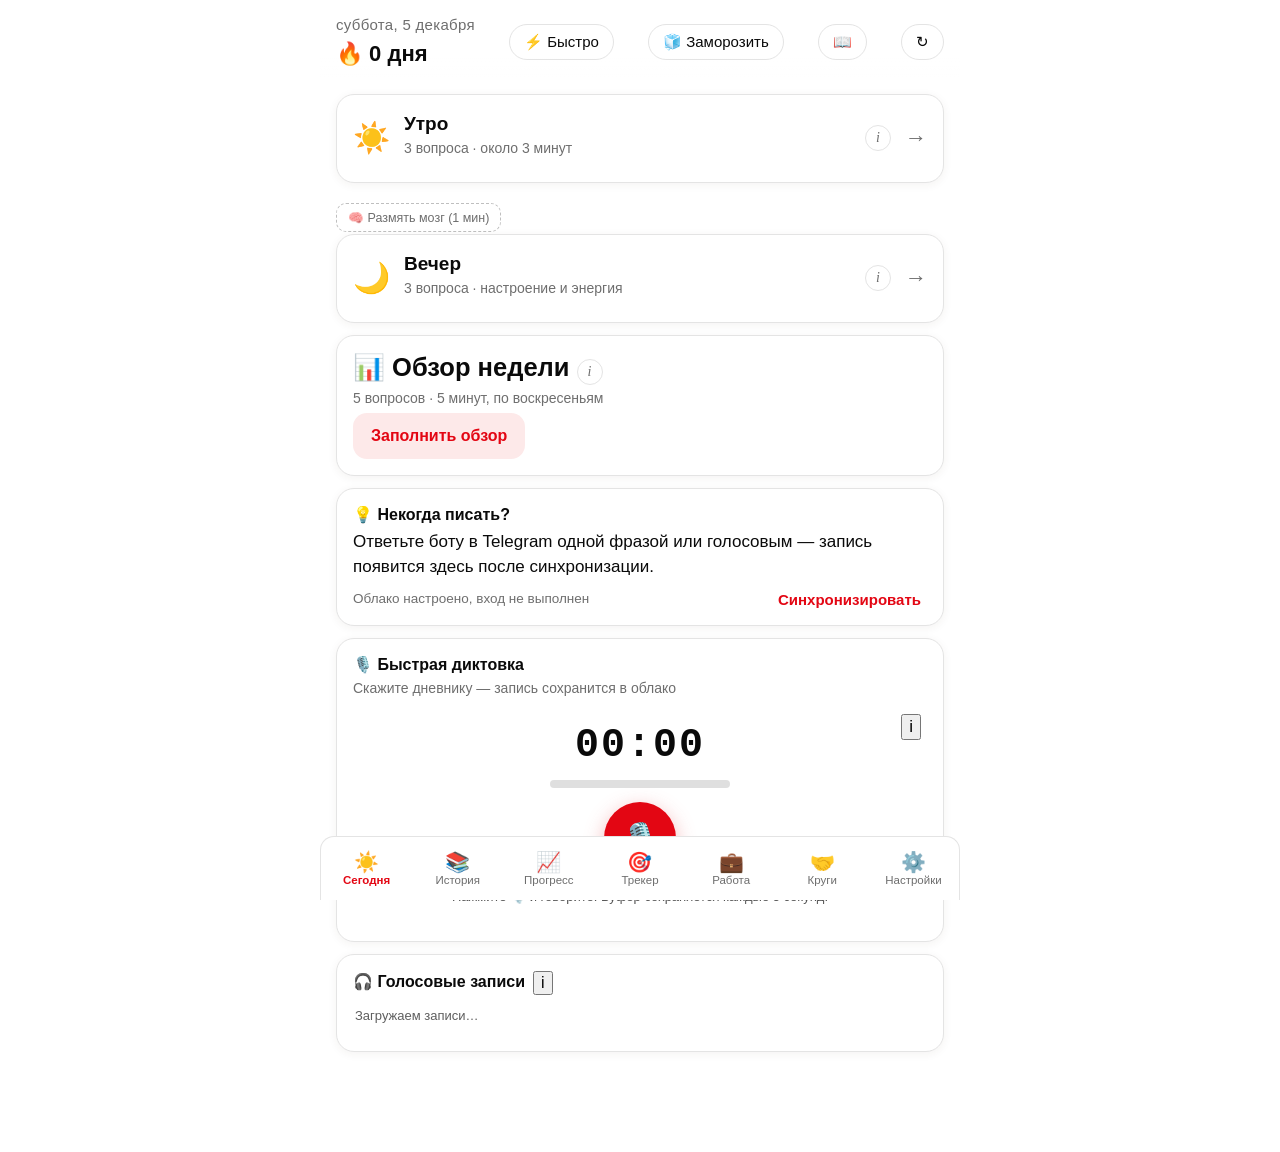
==== docs/index.html @ 0a81ade4 "Add files via upload" ====
<!DOCTYPE html>
<html lang="ru">
<head>
<meta charset="utf-8">
<meta name="viewport" content="width=device-width, initial-scale=1, viewport-fit=cover">
<title>Шесть минут с собой</title>
<meta name="description" content="Цифровой дневник на 6 минут в день: утро и вечер, напоминания, серия дней, обзор недели.">
<meta name="theme-color" content="#F6F1E8">
<meta name="apple-mobile-web-app-capable" content="yes">
<meta name="mobile-web-app-capable" content="yes">
<meta name="apple-mobile-web-app-status-bar-style" content="default">
<meta name="apple-mobile-web-app-title" content="6 минут">
<link rel="manifest" href="manifest.webmanifest">
<link rel="apple-touch-icon" href="icons/icon-192.png">
<link rel="icon" type="image/png" sizes="192x192" href="icons/icon-192.png">
<style>
/* «Шесть минут с собой» — стили, mobile-first, iOS-friendly */

:root{
  --bg:#FFFFFF;
  --card:#FFFFFF;
  --ink:#0A0A0A;
  --muted:#6E6E6E;
  --line:#E4E4E4;
  --accent:#E30613;
  --accent-soft:#FDE9E9;
  --ok:#2EA043;
  --danger:#E30613;
  --radius:18px;
  --shadow:0 2px 10px rgba(60,45,30,.06);
  --tab-h:64px;
  --font:-apple-system,BlinkMacSystemFont,"SF Pro Text","Segoe UI",Roboto,"Helvetica Neue",Arial,sans-serif;
  /* v0.6.2: фона внутренних блоков (круги): на пару тонов светлее карточки + подсветка */
  --block:#F4F4F2;
  --block-hi:#EBEBE8;
  --block-line:#E4E4E2;
  --inset:#FFFFFF;
  --inset-hi:#FAFAF8;
}

html[data-theme="light"]{--bg:#FFFFFF;--card:#FFFFFF;--ink:#0A0A0A;--muted:#6E6E6E;--line:#E4E4E4;--accent:#E30613;--accent-soft:#FDE9E9;--shadow:0 2px 10px rgba(0,0,0,.08);color-scheme:light;--block:#F4F4F2;--block-hi:#EBEBE8;--block-line:#E4E4E2;--inset:#FFFFFF;--inset-hi:#FAFAF8}
html[data-theme="dark"]{--bg:#0B0B0B;--card:#161616;--ink:#F5F5F5;--muted:#9C9C9C;--line:#2A2A2A;--accent:#FF2B2B;--accent-soft:#2B1212;--shadow:0 2px 12px rgba(0,0,0,.5);color-scheme:dark;--block:#1D1D1D;--block-hi:#252525;--block-line:#2E2E2E;--inset:#242424;--inset-hi:#2A2A2A}

@media (prefers-color-scheme: dark){
  :root{
    --bg:#0B0B0B;
    --card:#161616;
    --ink:#F5F5F5;
    --muted:#9C9C9C;
    --line:#2A2A2A;
    --accent:#E0975F;
    --accent-soft:#33291F;
    --shadow:0 2px 12px rgba(0,0,0,.35);
    --block:#1D1D1D;
    --block-hi:#252525;
    --block-line:#2E2E2E;
    --inset:#242424;
    --inset-hi:#2A2A2A;
  }
}

*{box-sizing:border-box;-webkit-tap-highlight-color:transparent}
html,body{margin:0;padding:0;height:100%}
body{
  font-family:var(--font);
  background:var(--bg);
  color:var(--ink);
  font-size:17px;
  line-height:1.45;
  overscroll-behavior-y:none;
  padding-top:env(safe-area-inset-top);
}
h1,h2,h3{margin:0;line-height:1.2}
p{margin:.35em 0}
code{background:var(--accent-soft);padding:1px 5px;border-radius:5px;font-size:.92em}
button{font-family:inherit;font-size:inherit}
input,textarea,select{
  font-family:inherit;font-size:16px;color:var(--ink);
  background:var(--bg);border:1px solid var(--line);border-radius:12px;
  padding:12px 14px;width:100%;
}
textarea{resize:vertical;min-height:96px;line-height:1.5}
input:focus,textarea:focus,select:focus{outline:2px solid var(--accent);outline-offset:1px;border-color:transparent}
.muted{color:var(--muted);font-size:15px}
.hint-text{color:var(--muted);font-size:13.5px;margin-top:10px}
.task-note{color:var(--muted);font-size:12.5px;line-height:1.4;margin:-2px 0 8px 34px;white-space:pre-wrap;opacity:.85}

/* ── экраны ───────────────────────────────── */
.screen{display:none;min-height:100vh;min-height:100dvh;flex-direction:column}
.screen.active{display:flex}
.content{flex:1;overflow-y:auto;padding:14px 16px calc(var(--tab-h) + env(safe-area-inset-bottom) + 24px);
  -webkit-overflow-scrolling:touch}
#screen-form .content,#screen-quick .content,#screen-done .content{padding-bottom:110px}

/* ── шапка ───────────────────────────────── */
.head{
  display:flex;align-items:center;justify-content:space-between;gap:10px;
  padding:14px 16px 10px;position:sticky;top:0;z-index:5;
  background:linear-gradient(var(--bg) 72%,transparent);
}
.date{font-size:15px;color:var(--muted);letter-spacing:.02em}
.streak{font-size:22px;font-weight:650;margin-top:2px}
.page-title{font-size:22px;font-weight:700}
.ghost-btn{
  background:transparent;border:1px solid var(--line);color:var(--ink);
  border-radius:999px;padding:8px 14px;font-size:15px;cursor:pointer;
}
.ghost-btn.small{padding:6px 11px;font-size:13.5px}
.form-head{justify-content:space-between}
.form-title{font-weight:650;font-size:17px}
.timer{font-variant-numeric:tabular-nums;color:var(--muted);font-size:15px;min-width:44px;text-align:right}
.timer.over{color:var(--danger)}

/* ── карточки ─────────────────────────────── */
.card{
  background:var(--card);border:1px solid var(--line);border-radius:var(--radius);
  padding:16px;margin-bottom:12px;box-shadow:var(--shadow);
}
.card h3{font-size:16px;margin-bottom:6px}
.slot{display:flex;align-items:center;gap:14px;padding:18px 16px;cursor:pointer;transition:transform .12s}
.slot:active{transform:scale(.985)}
.slot.done{opacity:.72}
.slot-emoji{font-size:30px;line-height:1}
.slot-body{flex:1}
.slot-body h2{font-size:19px;font-weight:650}
.slot-sub{color:var(--muted);font-size:14px;margin-top:3px}
.slot-action{font-size:22px;color:var(--muted)}
.slot.done .slot-action{color:var(--ok)}
.memory-label{font-size:13px;color:var(--muted);text-transform:uppercase;letter-spacing:.06em}
.memory-text{font-size:16px;font-style:italic;margin-top:6px}

/* ── кнопки ───────────────────────────────── */
.btn{
  border:none;border-radius:14px;padding:14px 18px;font-size:16px;font-weight:600;
  cursor:pointer;transition:transform .1s,opacity .15s;
}
.btn:active{transform:scale(.98)}
.btn.primary{background:var(--accent);color:#fff}
.btn.secondary{background:var(--accent-soft);color:var(--accent)}
.btn.ghost{background:transparent;border:1px solid var(--line);color:var(--ink);font-weight:500}
.btn.danger{background:transparent;border:1px solid var(--danger);color:var(--danger)}
.btn.wide{width:100%}
.btn-row{display:flex;gap:8px;margin-top:8px;flex-wrap:wrap}
.btn-row .btn{flex:1;min-width:130px}
.link-btn{background:none;border:none;color:var(--accent);font-weight:600;cursor:pointer;font-size:15px}

/* ── нижняя навигация (v0.8.47): по ширине контент-блоков, не шире, не прячется ── */
.tabbar{
  position:fixed;bottom:0;left:50%;transform:translateX(-50%);
  width:min(640px,100%);
  height:calc(var(--tab-h) + env(safe-area-inset-bottom));
  padding-bottom:env(safe-area-inset-bottom);
  display:flex;background:var(--card);border:1px solid var(--line);border-bottom:none;
  border-radius:14px 14px 0 0;z-index:20;
}
.tabbar button{
  flex:1;background:none;border:none;color:var(--muted);
  display:flex;flex-direction:column;align-items:center;justify-content:center;gap:2px;
  font-size:11.5px;cursor:pointer;padding:6px 0;
}
.tabbar button span{font-size:20px;line-height:1}
.tabbar button.active{color:var(--accent);font-weight:600}
/* v0.8.53: панель кнопок ритуала — в пределах основного каркаса, как меню v0.8.47
   (запрос владельца 21.10: «сжать до пределов основного каркаса»); фулл-блид оверрайд убран */
.form-bar{gap:10px;padding:10px 16px calc(10px + env(safe-area-inset-bottom))}
.form-bar .btn{flex:1}
.form-bar .btn.primary{flex:1.6}

/* ── форма вопроса ────────────────────────── */
.progress{height:4px;background:var(--line);border-radius:99px;overflow:hidden;margin-bottom:22px}
.progress-bar{height:100%;width:0;background:var(--accent);transition:width .25s}
.q-counter{color:var(--muted);font-size:13.5px;letter-spacing:.05em;text-transform:uppercase}
.q-text{font-size:24px;font-weight:650;margin:10px 0 18px;line-height:1.3}
.q-tools{display:flex;align-items:center;gap:10px;margin-top:12px;flex-wrap:wrap}
.q-hint{color:var(--muted);font-size:13.5px}
.rate-label{display:block;font-size:14px;color:var(--muted);margin:16px 0 8px}
.rate{display:flex;gap:8px}
.rate button{
  flex:1;aspect-ratio:1;border-radius:14px;border:1px solid var(--line);
  background:var(--bg);font-size:17px;color:var(--muted);cursor:pointer;
}
.rate button.on{background:var(--accent);border-color:var(--accent);color:#fff;font-weight:700}
.chips{display:flex;flex-wrap:wrap;gap:8px;margin-top:6px}
.chip{
  border:1px solid var(--line);background:var(--bg);color:var(--ink);
  border-radius:999px;padding:8px 14px;font-size:14.5px;cursor:pointer;
}
.chip.on{background:var(--accent);border-color:var(--accent);color:#fff;font-weight:600}

/* ── история ──────────────────────────────── */
.month-nav{display:flex;align-items:center;justify-content:space-between;margin-bottom:10px;font-weight:600}
.grid-weekdays{display:grid;grid-template-columns:repeat(7,1fr);gap:4px;margin-bottom:4px}
.grid-weekdays div{text-align:center;font-size:11.5px;color:var(--muted);text-transform:uppercase}
.grid-month{display:grid;grid-template-columns:repeat(7,1fr);gap:4px}
.day{
  aspect-ratio:1;border-radius:12px;background:var(--card);border:1px solid var(--line);
  display:flex;flex-direction:column;align-items:center;justify-content:center;gap:3px;
  font-size:14px;cursor:pointer;position:relative;
}
.day.other{opacity:.28}
.day.today{border-color:var(--accent);box-shadow:0 0 0 1px var(--accent) inset}
.day.sel{background:var(--accent-soft)}
.dot{width:7px;height:7px;border-radius:99px;display:inline-block;background:transparent}
.dot.full{background:var(--ok)}
.dot.part{background:var(--accent)}
.dot.frozen{background:#7FA8C9}
.dot.empty{background:var(--line)}
.dot.mood{background:var(--accent)}
.dot.energy{background:#7FA8C9}
.legend{display:flex;gap:14px;flex-wrap:wrap;color:var(--muted);font-size:12.5px;margin:12px 2px}
.legend span{display:flex;align-items:center;gap:5px}
.day-detail{margin-top:8px}
.entry-block{border-top:1px solid var(--line);padding:10px 0}
.entry-block:first-child{border-top:none}
.entry-q{color:var(--muted);font-size:13px;margin-bottom:2px}
.entry-a{font-size:16px;white-space:pre-wrap}
.search-results .card{cursor:pointer}

/* ── статистика ───────────────────────────── */
.stat-cards{display:grid;grid-template-columns:1fr 1fr;gap:10px;margin-bottom:12px}
.card.stat{text-align:center;padding:18px 10px;margin:0}
.card.stat span{font-size:30px;font-weight:700;display:block}
.card.stat label{color:var(--muted);font-size:13px}
.bars{display:flex;align-items:flex-end;gap:4px;height:120px;margin:10px 0 6px}
.bars .bargroup{flex:1;display:flex;flex-direction:column;align-items:center;gap:3px;height:100%;justify-content:flex-end}
.bars .pair{display:flex;gap:2px;align-items:flex-end;height:100%;width:100%;justify-content:center}
.bars i{width:8px;border-radius:3px 3px 0 0;display:block}
.bars i.mood{background:var(--accent)}
.bars i.energy{background:#7FA8C9}
.bars small{font-size:10px;color:var(--muted)}
.tag-stats .row{display:flex;align-items:center;gap:10px;margin:7px 0;font-size:14.5px}
.tag-stats .row b{min-width:110px;font-weight:600}
.tag-stats .row .track{flex:1;height:8px;background:var(--line);border-radius:99px;overflow:hidden}
.tag-stats .row .fill{height:100%;background:var(--accent)}
.tag-stats .row span{color:var(--muted);min-width:26px;text-align:right}

/* ── настройки ────────────────────────────── */
.field{display:flex;align-items:center;justify-content:space-between;gap:12px;margin:9px 0}
.field span{color:var(--muted);font-size:15px;flex:0 0 auto}
.field input,.field select{max-width:180px;text-align:right}
.seg{display:flex;gap:8px;margin:10px 0}
.seg button{flex:1;border:1px solid var(--line);background:var(--card);color:var(--muted);
  border-radius:12px;padding:11px;cursor:pointer;font-weight:600}
.seg button.on{background:var(--accent);border-color:var(--accent);color:#fff}
.code-row{display:flex;gap:10px;align-items:center;margin-top:8px}
.big-code{font-size:26px;letter-spacing:.18em;font-weight:700;padding:10px 16px;flex:1;text-align:center}
.sync-row{display:flex;align-items:center;justify-content:space-between;gap:10px;margin-top:10px}
.sync-state{font-size:13.5px;color:var(--muted)}
.version{color:var(--muted);font-size:12.5px;text-align:center;margin:18px 0 0}

/* ── экран успеха ─────────────────────────── */
.done-content{display:flex;flex-direction:column;align-items:center;justify-content:center;text-align:center;gap:10px}
.done-emoji{font-size:56px}
#done-title{font-size:28px;font-weight:700}
.done-sub{color:var(--muted);font-size:16px;max-width:340px}
.card.quote{font-style:italic;max-width:360px;margin-top:8px}

/* ── всплывающее сообщение ────────────────── */
.flash{
  margin:0 16px 8px;padding:12px 14px;border-radius:14px;font-size:15px;
  background:var(--accent-soft);color:var(--accent);border:1px solid transparent;
}
.flash.err{background:#F7DEDA;color:var(--danger)}
.flash.ok{background:#DDEBDF;color:var(--ok)}

@media (min-width:720px){
  .content{max-width:640px;margin:0 auto;width:100%}
  .head{max-width:640px;margin:0 auto;width:100%}
}

/* ── кнопка [i] и шторка-инструкция ─────────── */
.info-btn{
  width:26px;height:26px;border-radius:50%;border:1px solid var(--line);
  background:var(--bg);color:var(--muted);font-family:Georgia,"Times New Roman",serif;
  font-style:italic;font-size:14px;line-height:1;cursor:pointer;flex:0 0 auto;
}
.info-btn:active{transform:scale(.94)}
.sheet{position:fixed;inset:0;z-index:60;display:flex;align-items:center;justify-content:center;padding:18px}
.sheet[hidden]{display:none}
.sheet-back{position:absolute;inset:0;background:rgba(0,0,0,.45)}
.sheet-card{
  position:relative;background:var(--card);border:1px solid var(--line);border-radius:20px;
  padding:18px;max-width:520px;width:100%;max-height:80vh;overflow:auto;box-shadow:var(--shadow);
}
.sheet-card h3{margin:4px 0 8px;font-size:18px}
.sheet-card p,.sheet-card li{font-size:15px;margin:.35em 0}
.sheet-card ul{padding-left:18px;margin:.3em 0}
.sheet-card .muted{font-size:13.5px}
.quote-author{color:var(--muted);font-size:13.5px;margin-top:10px;font-style:normal}


.sm-data summary{cursor:pointer;font-weight:700;font-size:17px;line-height:1.3;margin:0 0 2px;list-style-position:inside}
.sm-data-hint{font-weight:400;font-size:13px;opacity:.75}
.sm-data[open] summary{margin-bottom:10px}

.auth-actions{display:flex;align-items:center;gap:12px;margin-top:12px;padding-top:12px;border-top:1px dashed var(--line,#3a3a3a)}
.btn.auth-compact{padding:9px 16px;font-size:13.5px;border-radius:10px;width:auto}
.auth-link{background:none;border:0;padding:4px 2px;font-size:12.5px;color:var(--muted,#9a9a9a);text-decoration:underline;cursor:pointer}

/* ── v0.8.58: микро-подсказки тупиковых моментов ─────────────────────
   (вечерний вопрос №3, зависшие задачи, фокус-цель, утренняя разминка) ── */
.q-triz{display:flex;align-items:flex-start;gap:8px;margin:12px 2px 0;padding:9px 12px;
  border-left:3px solid var(--accent,#E30613);background:var(--accent-soft,#FDE9E9);
  border-radius:10px;color:var(--muted,#6E6E6E);font-style:italic;font-size:13.5px;line-height:1.5}
.q-triz span{flex:1}
.q-triz-x{border:0;background:transparent;color:inherit;cursor:pointer;font-size:13px;
  line-height:1;padding:2px 4px;flex:0 0 auto;opacity:.65}
.q-triz-x:hover{opacity:1}
.sm-triz-spoiler{margin:2px 0 6px}
.sm-triz-spoiler summary{cursor:pointer;font-size:12.5px;font-weight:700;opacity:.6;
  list-style-position:inside;padding:4px 2px}
.sm-triz-spoiler summary:hover{opacity:.9}
.sm-triz-body{position:relative;padding:9px 11px;margin-top:2px;font-size:13px;line-height:1.5;
  border:1px dashed rgba(128,128,128,.4);border-radius:10px}
.sm-triz-x{position:absolute;top:6px;right:6px;border:0;background:transparent;color:inherit;
  opacity:.45;cursor:pointer;font-size:12px;padding:2px 5px;line-height:1}
.sm-triz-x:hover{opacity:.9}
.sm-triz-chips{display:flex;flex-direction:column;gap:6px;margin:0 26px 2px 0}
.sm-triz-chip{border:1px solid rgba(128,128,128,.4);border-radius:10px;background:transparent;
  color:inherit;font:inherit;font-size:12.5px;text-align:left;padding:7px 10px;cursor:pointer}
.sm-triz-chip:hover{border-color:var(--accent,#E30613)}
.sm-triz-chip.on{border-color:var(--accent,#E30613);background:var(--accent-soft,#FDE9E9)}
.sm-triz-in{width:100%;box-sizing:border-box;margin-top:2px;padding:7px 10px;border-radius:8px;
  border:1px solid rgba(128,128,128,.4);background:transparent;color:inherit;font:inherit;font-size:13px}
.sm-triz-follow{margin-top:6px;font-style:italic;opacity:.75}
.sm-triz-link{display:block;background:none;border:0;padding:4px 2px;margin-top:4px;
  font-size:12.5px;color:var(--muted,#9A9A9A);text-decoration:underline;cursor:pointer;text-align:left}
.sm-triz-icr{margin:2px 0 6px;padding:8px 10px;border:1px dashed rgba(128,128,128,.4);border-radius:10px}
.sm-triz-icr textarea{width:100%;box-sizing:border-box;background:transparent;color:inherit;
  border:1px solid rgba(128,128,128,.35);border-radius:8px;padding:6px 8px;font:inherit;font-size:13px;resize:vertical}
.sm-triz-icr-cap{font-size:11.5px;opacity:.6;margin-top:6px;line-height:1.4}
.sm-warm-btn{border:1px dashed rgba(128,128,128,.5);background:transparent;color:var(--muted,#6E6E6E);
  border-radius:10px;padding:6px 11px;font-size:12.5px;cursor:pointer;margin:8px 0 2px}
.sm-warm-btn:hover{border-color:var(--accent,#E30613);color:var(--accent,#E30613)}
.sm-warm-head{display:flex;justify-content:space-between;align-items:center;gap:8px;margin-bottom:6px}
.sm-warm-q{font-size:15px;line-height:1.5;margin:6px 0 10px}
.sm-warm-card textarea{width:100%;box-sizing:border-box;background:transparent;color:inherit;
  border:1px solid var(--line,#E4E4E4);border-radius:10px;padding:8px 10px;font:inherit;font-size:13.5px;resize:vertical}
.sm-warm-note{font-size:12px;opacity:.6;margin:8px 0 0;line-height:1.45}
.sm-warm-acts{display:flex;gap:8px;justify-content:flex-end;margin-top:12px}
.sm-warm-acts .btn{width:auto;padding:9px 18px}
</style>
</head>
<body>

<!-- ══════════════ ГЛАВНАЯ / СЕГОДНЯ ══════════════ -->
<section id="screen-today" class="screen active">
  <header class="head">
    <div>
      <div class="date" id="today-date">—</div>
      <div class="streak" id="today-streak">🔥 0</div>
    </div>
    <button class="ghost-btn" id="btn-quick" title="Быстрая запись">⚡ Быстро</button>
    <button class="ghost-btn" id="btn-freeze" title="Заморозить сегодня: день отдыха без вины">🧊 Заморозить</button>
    <button class="ghost-btn" id="btn-wisdom" title="Мудрость «6 минут»">📖</button>
    <button class="ghost-btn" data-reload title="Обновить страницу" aria-label="Обновить страницу">↻</button>
  </header>

  <div id="flash" class="flash" hidden></div>

  <main class="content">
    <article class="card slot" id="card-am" data-slot="am">
      <div class="slot-emoji">☀️</div>
      <div class="slot-body">
        <h2>Утро</h2>
        <p class="slot-sub" id="am-sub">3 вопроса · около 3 минут</p>
      </div>
      <button class="info-btn" data-info="am" aria-label="Как пользоваться блоком «Утро»">i</button>
      <div class="slot-action" id="am-action">→</div>
    </article>
    <div id="am-extra"></div>

    <article class="card slot" id="card-pm" data-slot="pm">
      <div class="slot-emoji">🌙</div>
      <div class="slot-body">
        <h2>Вечер</h2>
        <p class="slot-sub" id="pm-sub">3 вопроса · около 3 минут</p>
      </div>
      <button class="info-btn" data-info="pm" aria-label="Как пользоваться блоком «Вечер»">i</button>
      <div class="slot-action" id="pm-action">→</div>
    </article>

    <!-- v0.7.1: «Сегодня выполнено» — спойлер с прогрессом по задачам (монтирует v02.js) -->
    <div id="donetoday-host"></div>

    <article class="card memory" id="memory-card" hidden>
      <div class="memory-label" id="memory-label">В этот день</div>
      <p class="memory-text" id="memory-text"></p>
    </article>

    <article class="card weekly" id="weekly-card">
      <h2>📊 Обзор недели <button class="info-btn" data-info="weekly" aria-label="Как пользоваться обзором недели">i</button></h2>
      <p class="slot-sub" id="weekly-sub">5 вопросов по воскресеньям</p>
      <button class="btn secondary" id="btn-weekly">Заполнить обзор</button>
    </article>

    <article class="card hint">
      <h3>💡 Некогда писать?</h3>
      <p>Ответьте боту в Telegram одной фразой или голосовым — запись появится здесь после синхронизации.</p>
      <div class="sync-row">
        <span id="sync-state" class="sync-state">Облако не подключено</span>
        <button class="link-btn" id="btn-sync">Синхронизировать</button>
      </div>
    </article>

    <article class="card">
      <h3 style="margin-bottom:4px">🎙️ Быстрая диктовка</h3>
      <p class="slot-sub" style="margin:0 0 10px">Скажите дневнику — запись сохранится в облако</p>
      <div id="voice-host"></div>
    </article>

    <article class="card">
      <h3 style="margin-bottom:8px">🎧 Голосовые записи</h3>
      <div id="voicelist-host"></div>
    </article>
  </main>
</section>

<!-- ══════════════ ФОРМА ══════════════ -->
<section id="screen-form" class="screen">
  <header class="head form-head">
    <button class="ghost-btn" id="btn-form-close">✕</button>
    <div class="form-title" id="form-title">Утро</div>
    <div class="timer" id="form-timer">3:00</div>
  </header>

  <main class="content form-content">
    <div class="progress"><div class="progress-bar" id="form-progress"></div></div>

    <div class="q-step" id="q-step">
      <div class="q-counter" id="q-counter">1 / 3</div>
      <h1 class="q-text" id="q-text">—</h1>
      <textarea id="q-input" rows="4" placeholder="Пишите свободно…"></textarea>
      <div class="q-tools">
        <button class="ghost-btn small" id="btn-mic" title="Голосовой ввод">🎙 Диктовка</button>
        <span class="q-hint" id="q-hint"></span>
      </div>
    </div>

    <div class="q-step" id="rate-step" hidden>
      <h1 class="q-text">Как прошёл день?</h1>
      <label class="rate-label">Настроение</label>
      <div class="rate" id="rate-mood"></div>
      <label class="rate-label">Энергия</label>
      <div class="rate" id="rate-energy"></div>
      <label class="rate-label">Теги</label>
      <div class="chips" id="tag-chips"></div>
    </div>
  </main>

  <footer class="tabbar form-bar">
    <button class="btn ghost" id="btn-prev">Назад</button>
    <button class="btn primary" id="btn-next">Дальше</button>
  </footer>
</section>

<!-- ══════════════ БЫСТРАЯ ЗАПИСЬ ══════════════ -->
<section id="screen-quick" class="screen">
  <header class="head form-head">
    <button class="ghost-btn" id="btn-quick-close">✕</button>
    <div class="form-title">Быстрая запись <button class="info-btn" data-info="quick" aria-label="Как пользоваться быстрой записью">i</button></div>
    <div></div>
  </header>
  <main class="content">
    <p class="muted">Три короткие строки — этого достаточно. Позже можно дополнить.</p>
    <div class="seg" id="quick-slot">
      <button data-slot="am">☀️ Утро</button>
      <button data-slot="pm">🌙 Вечер</button>
    </div>
    <textarea id="quick-1" rows="2" placeholder="Какие планы на сегодня? 1–3 пункта."></textarea>
    <textarea id="quick-2" rows="2" placeholder="С чего начнёте — и во сколько?"></textarea>
    <textarea id="quick-3" rows="2" placeholder="Что может помешать — и каков обход?"></textarea>
  </main>
  <footer class="tabbar form-bar">
    <button class="btn primary wide" id="btn-quick-save">Сохранить (10 секунд)</button>
  </footer>
</section>

<!-- ══════════════ ИСТОРИЯ ══════════════ -->
<section id="screen-history" class="screen">
  <header class="head">
    <h1 class="page-title">История</h1>
    <input type="search" id="search" placeholder="Поиск…">
    <button class="ghost-btn" data-reload title="Обновить страницу" aria-label="Обновить страницу">↻</button>
  </header>
  <main class="content">
    <div class="month-nav">
      <button class="ghost-btn" id="m-prev">‹</button>
      <div id="m-label">—</div>
      <button class="ghost-btn" id="m-next">›</button>
    </div>
    <div class="grid-weekdays" id="grid-weekdays"></div>
    <div class="grid-month" id="grid-month"></div>
    <div class="legend">
      <span><i class="dot full"></i> оба блока</span>
      <span><i class="dot part"></i> один блок</span>
      <span><i class="dot frozen"></i> заморозка</span>
      <span><i class="dot empty"></i> пусто</span>
    </div>
    <div id="day-detail" class="day-detail" hidden></div>
    <div id="search-results" class="search-results"></div>
  </main>
</section>

<!-- ══════════════ СТАТИСТИКА ══════════════ -->
<section id="screen-stats" class="screen">
  <header class="head"><h1 class="page-title">Прогресс</h1><button class="ghost-btn" data-reload title="Обновить страницу" aria-label="Обновить страницу">↻</button></header>
  <main class="content" id="stats-content">
    <div class="stat-cards">
      <div class="card stat"><span id="stat-streak">0</span><label>серия, дней</label></div>
      <div class="card stat"><span id="stat-longest">0</span><label>рекорд</label></div>
      <div class="card stat"><span id="stat-month">0</span><label>дней за месяц</label></div>
      <div class="card stat"><span id="stat-avg">—</span><label>среднее время</label></div>
    </div>

    <div class="card">
      <h3>Настроение и энергия, 14 дней</h3>
      <div class="bars" id="bars-chart"></div>
      <div class="legend"><span><i class="dot mood"></i> настроение</span><span><i class="dot energy"></i> энергия</span></div>
    </div>

    <div class="card">
      <h3>Темы записей</h3>
      <div id="top-tags" class="tag-stats"></div>
    </div>

    <div class="card">
      <h3>Когда вы реально пишете</h3>
      <div id="hour-hist" class="tag-stats"></div>
    </div>
    <div class="card">
      <h3>Привычки и активность (v0.2)</h3>
      <div id="stats-host"></div>
    </div>
  </main>
</section>

<!-- ══════════════ НАСТРОЙКИ ══════════════ -->
<section id="screen-settings" class="screen">
  <header class="head"><h1 class="page-title">Настройки</h1><button class="ghost-btn" data-reload title="Обновить страницу" aria-label="Обновить страницу">↻</button></header>
  <main class="content">

    <div class="card">
      <h3>📈 Мой план роста</h3>
      <p class="muted">6 шагов с жёсткими дедлайнами, напоминания и флаг «уже реализовано».
        Отдельная страница: работает без сети (её кэширует service worker).
        На айфоне: открыть → «Поделиться» → «На экран „Домой“» — появится своя иконка.</p>
      <div class="auth-actions"><a class="btn auth-compact" href="plan.html" style="text-decoration:none">Открыть план</a></div>
    </div>

    <div class="card">
      <h3>👤 Облако (Supabase)</h3>
      <p class="muted" id="auth-status">Не подключено — записи хранятся только на этом устройстве.</p>
      <form id="auth-box" onsubmit="return false">
        <input type="email" id="auth-email" placeholder="ваша@почта.ру" autocomplete="email" inputmode="email">
        <input type="password" id="auth-pass" placeholder="Пароль (минимум 6 символов)" autocomplete="current-password">
        <div class="auth-actions">
          <button class="btn auth-compact" id="btn-login-pass">Войти с паролем</button>
          <button class="auth-link" id="btn-login" title="Magic link: на почту придёт одноразовая ссылка для входа без пароля">или войти по ссылке на почту</button>
        </div>
        <div class="auth-actions"><button class="auth-link" id="btn-forgot" title="Пришлём письмо со ссылкой для нового пароля">забыли пароль?</button></div>
      </form>
      <button class="btn ghost" id="btn-logout" hidden>Выйти</button>
      <form id="auth-chpass" onsubmit="return false" hidden>
        <input type="text" autocomplete="username" hidden>
        <input type="password" id="auth-newpass" placeholder="Новый пароль (минимум 6 символов)" autocomplete="new-password">
        <button class="btn auth-compact" id="btn-chpass">Сменить пароль</button>
      </form>
      <p class="hint-text" id="auth-note" hidden style="margin-top:8px"></p>
      <p class="hint-text">«Ссылка на почту» — magic link: письмо с одноразовой ссылкой, пароль не нужен. Если письмо не доходит (спа-фильтры ya.ru) — войдите с паролем. Пароль — от дневника (задавали в «Создать аккаунт»), а не от почтового ящика.</p>
    </div>

    <div class="card">
      <h3>🤖 Telegram-бот</h3>
      <p class="muted">Код для привязки (живёт 15 минут). Отправьте боту: <code>/link КОД</code></p>
      <div class="code-row">
        <code id="link-code" class="big-code">—</code>
        <button class="btn secondary" id="btn-gen-code">Создать код</button>
      </div>
      <p class="hint-text" id="link-note"></p>
    </div>

    <div class="card">
      <h3>⏰ Напоминания</h3>
      <label class="field"><span>Будни, утро</span><input type="time" id="set-wd-am"></label>
      <label class="field"><span>Будни, вечер</span><input type="time" id="set-wd-pm"></label>
      <label class="field"><span>Выходные, утро</span><input type="time" id="set-we-am"></label>
      <label class="field"><span>Выходные, вечер</span><input type="time" id="set-we-pm"></label>
      <label class="field"><span>Догонять через, мин</span><input type="number" id="set-followup" min="0" max="240" step="15"></label>
      <label class="field"><span>Часовой пояс</span><input type="text" id="set-tz" readonly></label>
      <label class="field"><span>Пауза до (отпуск)</span><input type="date" id="set-vacation"></label>
      <label class="field"><span>Ротация вопросов</span>
        <select id="set-rotation">
          <option value="fixed">Всегда одинаковые</option>
          <option value="random">Случайные варианты</option>
          <option value="weekly">Менять раз в неделю</option>
        </select>
      </label>
      <button class="btn primary" id="btn-save-settings">Сохранить и перепланировать</button>
    </div>

    <div class="card">
      <h3>📅 Календарь (Google / Apple)</h3>
      <p class="muted">Файл .ics с ежедневными событиями «6 минут». Импорт: iPhone — открыть файл → «Добавить всё»; Google Calendar — Настройки → Импорт.</p>
      <label class="field"><span>Смен в файле, дней</span>
        <select id="set-ics-days">
          <option value="90">90 дней</option>
          <option value="180">180 дней</option>
          <option value="365">365 дней</option>
        </select>
      </label>
      <label class="field"><span>Только смены (без ритуалов, обзора недели, событий и отпусков)</span><input type="checkbox" id="set-ics-only"></label>
      <button class="btn secondary" id="btn-ics">Скачать .ics</button>
    </div>

    <div class="card">
      <h3>📱 На домашний экран iPhone</h3>
      <p class="muted">Safari → кнопка «Поделиться» → «На экран Домой». После этого приложение открывается в полноэкранном режиме и работает офлайн.</p>
      <p class="hint-text">Для автозапуска по расписанию добавьте в «Команды» (Shortcuts) автоматизацию: Время → «Открыть URL» → адрес этого приложения.</p>
    </div>

    <div class="card">
      <details class="sm-data">
        <summary>💾 Данные: экспорт и импорт <span class="sm-data-hint">· для продвинутых, нажмите, чтобы раскрыть</span></summary>
        <div class="btn-row">
          <button class="btn secondary" id="btn-export-json">Экспорт JSON</button>
          <button class="btn secondary" id="btn-export-csv">Экспорт CSV</button>
        </div>
        <div class="btn-row">
          <button class="btn secondary" id="btn-export-md">Экспорт Markdown</button>
          <label class="btn secondary file-label">Импорт JSON<input type="file" id="file-import" accept="application/json" hidden></label>
        </div>
      </details>
      <div class="btn-row">
        <button class="btn danger" id="btn-wipe">Стереть всё</button>
      </div>
    </div>

    <p class="version"><span id="build-info">v9.0.0</span> · данные на устройстве + Supabase</p>
  </main>
</section>

<!-- ══════════════ МУДРОСТЬ ══════════════ -->
<section id="screen-wisdom" class="screen">
  <header class="head"><h1 class="page-title">📖 Мудрость «6 минут»</h1><button class="ghost-btn" data-reload title="Обновить страницу" aria-label="Обновить страницу">↻</button></header>
  <main class="content">
    <div id="wisdom-daily"></div>
    <div id="wisdom-host"></div>
    <div style="margin-top:12px"><button class="btn ghost" id="btn-wisdom-close">Вернуться</button></div>
  </main>
</section>

<!-- ══════════════ ЭКРАН УСПЕХА ══════════════ -->
<section id="screen-done" class="screen">
  <main class="content done-content">
    <div class="done-emoji" id="done-emoji">✅</div>
    <h1 id="done-title">Готово</h1>
    <p class="done-sub" id="done-sub"></p>
    <div class="card quote"><span id="done-quote"></span><div class="quote-author" id="done-quote-author"></div></div>
    <button class="btn primary wide" id="btn-done-close">Вернуться</button>
  </main>
</section>

<!-- ══════════════ ЭКРАН ТРЕКЕР (v0.2) ══════════════ -->
<section id="screen-tracker" class="screen">
  <header class="head"><h1 class="page-title">Трекер</h1><button class="ghost-btn" data-reload title="Обновить страницу" aria-label="Обновить страницу">↻</button></header>
  <main class="content">
    <div class="card"><div id="habits-host"></div></div>
    <div class="card"><div id="focus-host"></div></div>
    <div class="card"><div id="tasks-host"></div></div>
  </main>
</section>

<!-- ══════════════ ЭКРАН РАБОТА (v0.2.1) ══════════════ -->
<section id="screen-work" class="screen">
  <header class="head"><h1 class="page-title">Работа</h1><button class="ghost-btn" data-reload title="Обновить страницу" aria-label="Обновить страницу">↻</button></header>
  <main class="content">
    <div class="card"><div id="shifts-host"></div></div>
    <div class="card"><div id="work-host"></div></div>
  </main>
</section>

<!-- ══════════════ ЭКРАН КРУГИ (v0.5) ══════════════ -->
<section id="screen-circles" class="screen">
  <header class="head"><h1 class="page-title">Круги</h1><button class="ghost-btn" data-reload title="Обновить страницу" aria-label="Обновить страницу">↻</button></header>
  <main class="content">
    <div class="card"><div id="circles-host"></div></div>
  </main>
</section>

<!-- ══════════════ ШТОРКА-ИНСТРУКЦИЯ ══════════════ -->
<section id="info-sheet" class="sheet" hidden>
  <div class="sheet-back" id="info-back"></div>
  <div class="sheet-card">
    <button class="ghost-btn" id="info-close">✕ Закрыть</button>
    <div id="info-body"></div>
  </div>
</section>

<!-- ══════════════ НИЖНЯЯ НАВИГАЦИЯ ══════════════ -->
<nav class="tabbar" id="tabbar">
  <button data-tab="today" class="active"><span>☀️</span>Сегодня</button>
  <button data-tab="history"><span>📚</span>История</button>
  <button data-tab="stats"><span>📈</span>Прогресс</button>
  <button data-tab="tracker"><span>🎯</span>Трекер</button>
  <button data-tab="work"><span>💼</span>Работа</button>
  <button data-tab="circles"><span>🤝</span>Круги</button>
  <button data-tab="settings"><span>⚙️</span>Настройки</button>
</nav>

<script defer src="js/bundle.js?v=091"></script>
<script defer src="js/v02.js?v=123"></script>
</body>
</html>
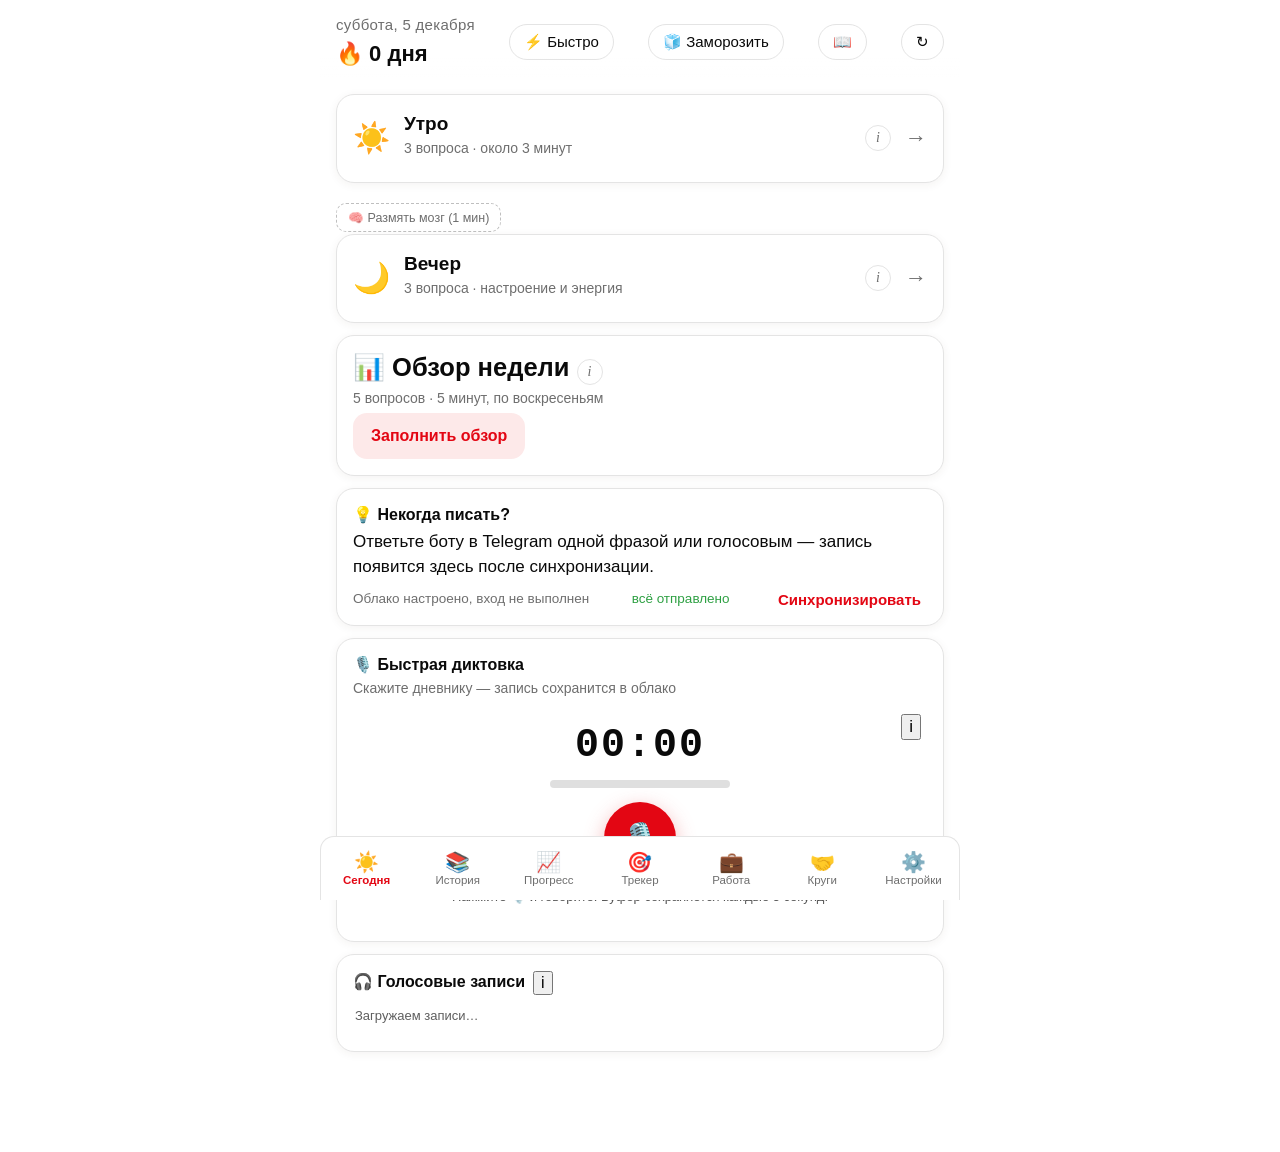
==== commit e64b4254: "Add files via upload" ====
--- a/docs/index.html
+++ b/docs/index.html
@@ -256,8 +256,13 @@
 .card.quote{font-style:italic;max-width:360px;margin-top:8px}
 
 /* ── всплывающее сообщение ────────────────── */
+/* v9.0.2: плашка ответа кнопок — ПОВЕРХ экрана (fixed над нижней панелью), а не в потоке сверху:
+   прежде она появлясь вне viewport, когда владелец прокручен к кнопке, — реакция выглядела
+   как «кнопка не работает» (кейс 23.10.2026: синхронизация без плашки на айфоне). */
 .flash{
-  margin:0 16px 8px;padding:12px 14px;border-radius:14px;font-size:15px;
+  position:fixed;left:12px;right:12px;bottom:calc(var(--tab-h) + env(safe-area-inset-bottom) + 10px);
+  z-index:60;margin:0 auto;max-width:616px;padding:12px 14px;border-radius:14px;font-size:15px;
+  box-shadow:0 8px 22px rgba(0,0,0,.22);
   background:var(--accent-soft);color:var(--accent);border:1px solid transparent;
 }
 .flash.err{background:#F7DEDA;color:var(--danger)}
@@ -399,6 +404,7 @@
       <p>Ответьте боту в Telegram одной фразой или голосовым — запись появится здесь после синхронизации.</p>
       <div class="sync-row">
         <span id="sync-state" class="sync-state">Облако не подключено</span>
+        <span id="sync-dirty" class="sync-state" title="Сколько записей ещё не ушли в облако"></span>
         <button class="link-btn" id="btn-sync">Синхронизировать</button>
       </div>
     </article>
@@ -636,7 +642,7 @@
       </div>
     </div>
 
-    <p class="version"><span id="build-info">v9.0.0</span> · данные на устройстве + Supabase</p>
+    <p class="version"><span id="build-info">v9.0.2</span> · данные на устройстве + Supabase</p>
   </main>
 </section>
 
@@ -708,7 +714,7 @@
   <button data-tab="settings"><span>⚙️</span>Настройки</button>
 </nav>
 
-<script defer src="js/bundle.js?v=091"></script>
-<script defer src="js/v02.js?v=123"></script>
+<script defer src="js/bundle.js?v=093"></script>
+<script defer src="js/v02.js?v=125"></script>
 </body>
 </html>
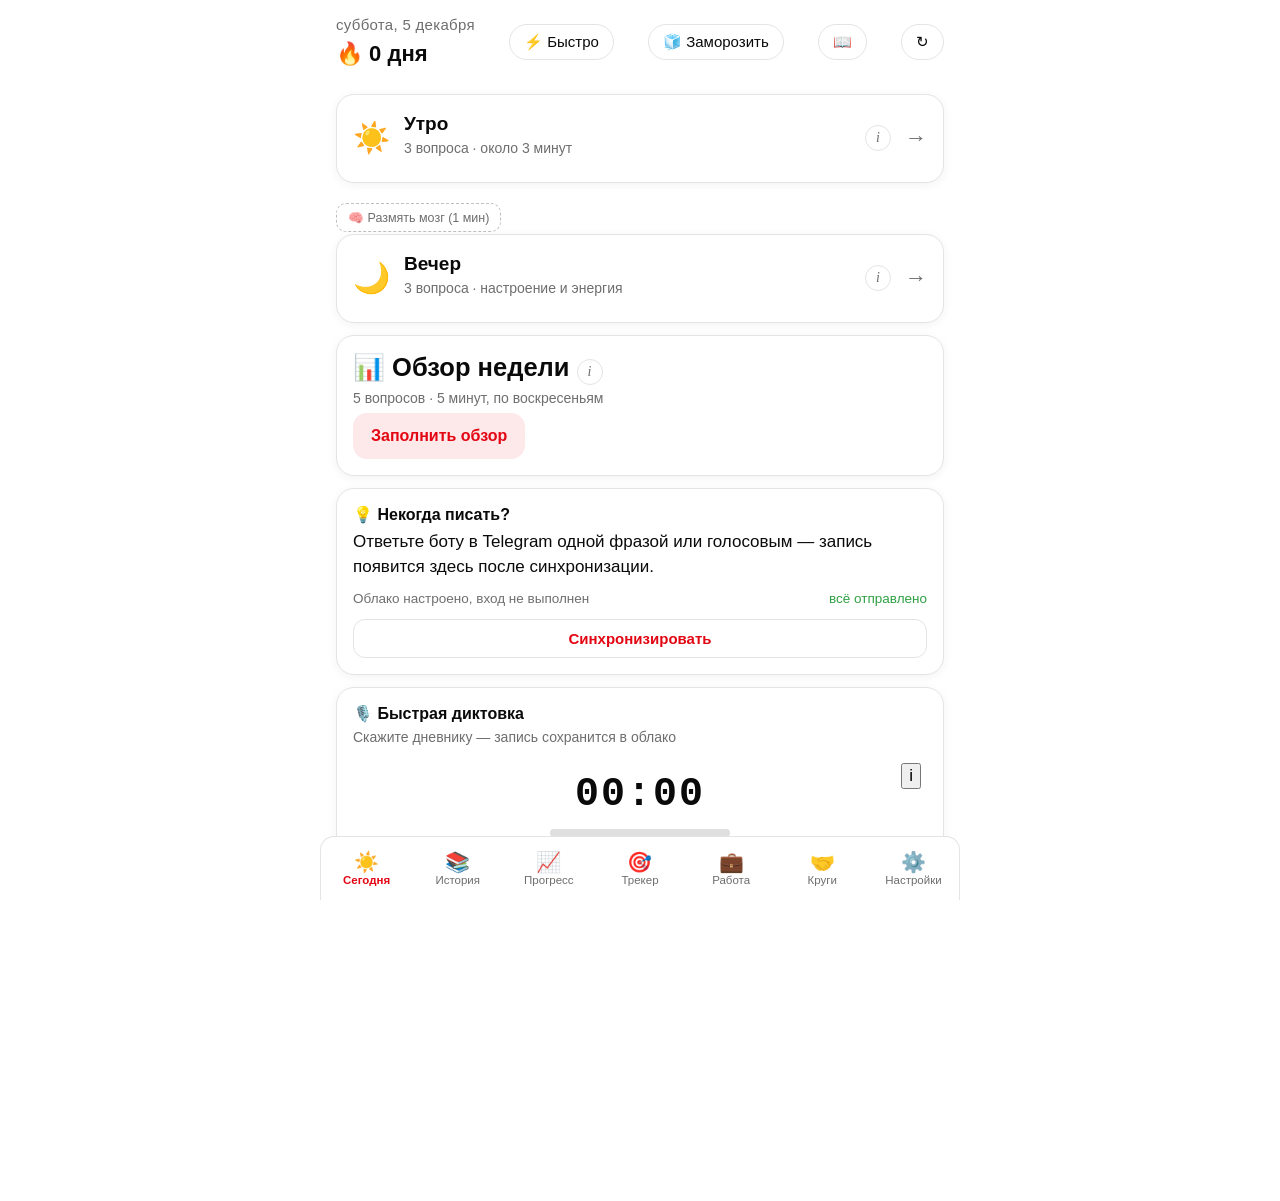
==== commit 218a912b: "Add files via upload" ====
--- a/docs/index.html
+++ b/docs/index.html
@@ -60,7 +60,7 @@
 }
 
 *{box-sizing:border-box;-webkit-tap-highlight-color:transparent}
-html,body{margin:0;padding:0;height:100%}
+html,body{margin:0;padding:0;height:100%;overflow-x:hidden}
 body{
   font-family:var(--font);
   background:var(--bg);
@@ -88,7 +88,7 @@
 /* ── экраны ───────────────────────────────── */
 .screen{display:none;min-height:100vh;min-height:100dvh;flex-direction:column}
 .screen.active{display:flex}
-.content{flex:1;overflow-y:auto;padding:14px 16px calc(var(--tab-h) + env(safe-area-inset-bottom) + 24px);
+.content{flex:1;overflow-y:auto;overflow-x:hidden;padding:14px 16px calc(var(--tab-h) + env(safe-area-inset-bottom) + 24px);
   -webkit-overflow-scrolling:touch}
 #screen-form .content,#screen-quick .content,#screen-done .content{padding-bottom:110px}
 
@@ -244,8 +244,13 @@
 .seg button.on{background:var(--accent);border-color:var(--accent);color:#fff}
 .code-row{display:flex;gap:10px;align-items:center;margin-top:8px}
 .big-code{font-size:26px;letter-spacing:.18em;font-weight:700;padding:10px 16px;flex:1;text-align:center}
-.sync-row{display:flex;align-items:center;justify-content:space-between;gap:10px;margin-top:10px}
-.sync-state{font-size:13.5px;color:var(--muted)}
+/* v9.0.3: строка синхронизации переносится и не может распереть экран вбок (кейс 23.10.2026:
+   три flex-элемента без wrap — почта, счётчик, кнопка — не умещались в 390 px, контейнер получал
+   горизонтальную прокрутку и весь экран «Сегодня» уезжал вбок). Кнопка — отдельной строкой,
+   во всю ширину: крупная цель для пальца. */
+.sync-row{display:flex;align-items:center;justify-content:space-between;gap:10px;margin-top:10px;flex-wrap:wrap}
+.sync-state{font-size:13.5px;color:var(--muted);min-width:0;overflow-wrap:anywhere}
+.sync-row .link-btn{flex:1 1 100%;text-align:center;padding:10px 12px;border:1px solid var(--line);border-radius:12px}
 .version{color:var(--muted);font-size:12.5px;text-align:center;margin:18px 0 0}
 
 /* ── экран успеха ─────────────────────────── */
@@ -642,7 +647,7 @@
       </div>
     </div>
 
-    <p class="version"><span id="build-info">v9.0.2</span> · данные на устройстве + Supabase</p>
+    <p class="version"><span id="build-info">v9.0.3</span> · данные на устройстве + Supabase</p>
   </main>
 </section>
 
@@ -714,7 +719,7 @@
   <button data-tab="settings"><span>⚙️</span>Настройки</button>
 </nav>
 
-<script defer src="js/bundle.js?v=093"></script>
-<script defer src="js/v02.js?v=125"></script>
+<script defer src="js/bundle.js?v=094"></script>
+<script defer src="js/v02.js?v=126"></script>
 </body>
 </html>
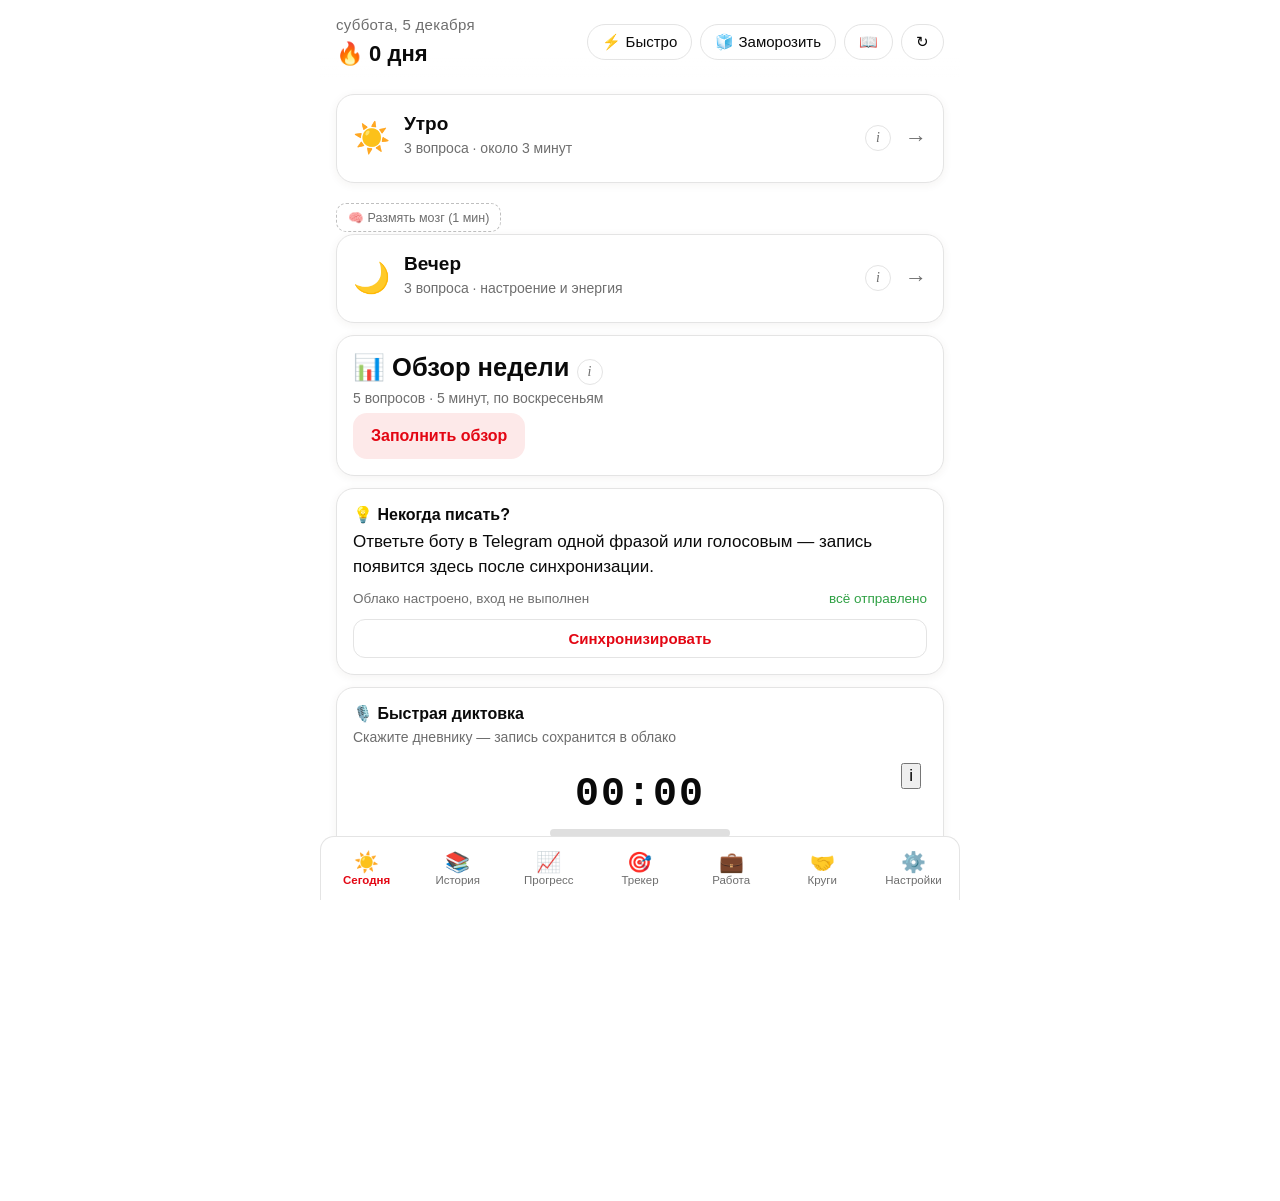
==== commit da72acbe: "Add files via upload" ====
--- a/docs/index.html
+++ b/docs/index.html
@@ -93,11 +93,15 @@
 #screen-form .content,#screen-quick .content,#screen-done .content{padding-bottom:110px}
 
 /* ── шапка ───────────────────────────────── */
+/* v9.0.4: шапка «Сегодня» переносится (кейс 23.10: 5 элементов в ряд ≈460 px не умещались
+   в 390 px айфона; до v9.0.3 экран уезжал вбок, после — обрезался). Кнопки шапки собраны
+   в группу .head-actions с переносом и прижаты вправо. */
 .head{
-  display:flex;align-items:center;justify-content:space-between;gap:10px;
+  display:flex;align-items:center;justify-content:space-between;gap:10px;flex-wrap:wrap;row-gap:6px;
   padding:14px 16px 10px;position:sticky;top:0;z-index:5;
   background:linear-gradient(var(--bg) 72%,transparent);
 }
+.head-actions{display:flex;align-items:center;gap:8px;flex-wrap:wrap;justify-content:flex-end;margin-left:auto}
 .date{font-size:15px;color:var(--muted);letter-spacing:.02em}
 .streak{font-size:22px;font-weight:650;margin-top:2px}
 .page-title{font-size:22px;font-weight:700}
@@ -360,10 +364,12 @@
       <div class="date" id="today-date">—</div>
       <div class="streak" id="today-streak">🔥 0</div>
     </div>
-    <button class="ghost-btn" id="btn-quick" title="Быстрая запись">⚡ Быстро</button>
-    <button class="ghost-btn" id="btn-freeze" title="Заморозить сегодня: день отдыха без вины">🧊 Заморозить</button>
-    <button class="ghost-btn" id="btn-wisdom" title="Мудрость «6 минут»">📖</button>
-    <button class="ghost-btn" data-reload title="Обновить страницу" aria-label="Обновить страницу">↻</button>
+    <div class="head-actions">
+      <button class="ghost-btn" id="btn-quick" title="Быстрая запись">⚡ Быстро</button>
+      <button class="ghost-btn" id="btn-freeze" title="Заморозить сегодня: день отдыха без вины">🧊 Заморозить</button>
+      <button class="ghost-btn" id="btn-wisdom" title="Мудрость «6 минут»">📖</button>
+      <button class="ghost-btn" data-reload title="Обновить страницу" aria-label="Обновить страницу">↻</button>
+    </div>
   </header>
 
   <div id="flash" class="flash" hidden></div>
@@ -647,7 +653,7 @@
       </div>
     </div>
 
-    <p class="version"><span id="build-info">v9.0.3</span> · данные на устройстве + Supabase</p>
+    <p class="version"><span id="build-info">v9.0.4</span> · данные на устройстве + Supabase</p>
   </main>
 </section>
 
@@ -719,7 +725,7 @@
   <button data-tab="settings"><span>⚙️</span>Настройки</button>
 </nav>
 
-<script defer src="js/bundle.js?v=094"></script>
-<script defer src="js/v02.js?v=126"></script>
+<script defer src="js/bundle.js?v=095"></script>
+<script defer src="js/v02.js?v=127"></script>
 </body>
 </html>
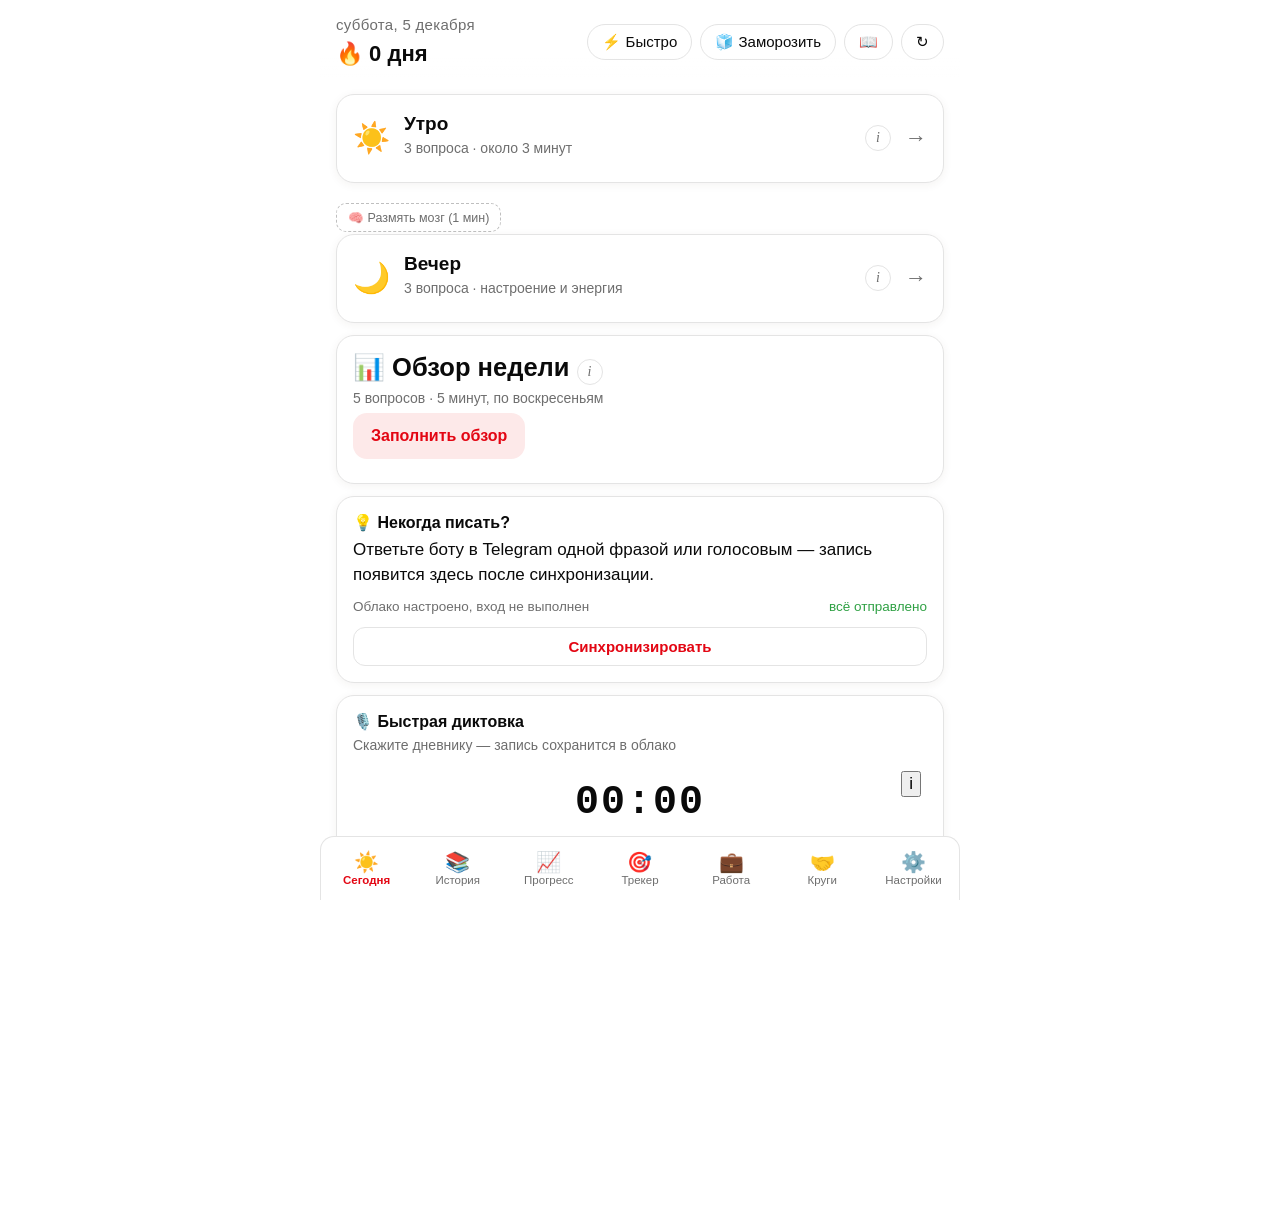
==== commit 8a18e511: "Add files via upload" ====
--- a/docs/index.html
+++ b/docs/index.html
@@ -408,6 +408,7 @@
       <h2>📊 Обзор недели <button class="info-btn" data-info="weekly" aria-label="Как пользоваться обзором недели">i</button></h2>
       <p class="slot-sub" id="weekly-sub">5 вопросов по воскресеньям</p>
       <button class="btn secondary" id="btn-weekly">Заполнить обзор</button>
+      <div id="weekly-loop" class="muted" style="margin-top:8px;font-size:13.5px;line-height:1.5"></div>
     </article>
 
     <article class="card hint">
@@ -653,7 +654,7 @@
       </div>
     </div>
 
-    <p class="version"><span id="build-info">v9.0.4</span> · данные на устройстве + Supabase</p>
+    <p class="version"><span id="build-info">v9.0.5</span> · данные на устройстве + Supabase</p>
   </main>
 </section>
 
@@ -725,7 +726,7 @@
   <button data-tab="settings"><span>⚙️</span>Настройки</button>
 </nav>
 
-<script defer src="js/bundle.js?v=095"></script>
-<script defer src="js/v02.js?v=127"></script>
+<script defer src="js/bundle.js?v=096"></script>
+<script defer src="js/v02.js?v=128"></script>
 </body>
 </html>
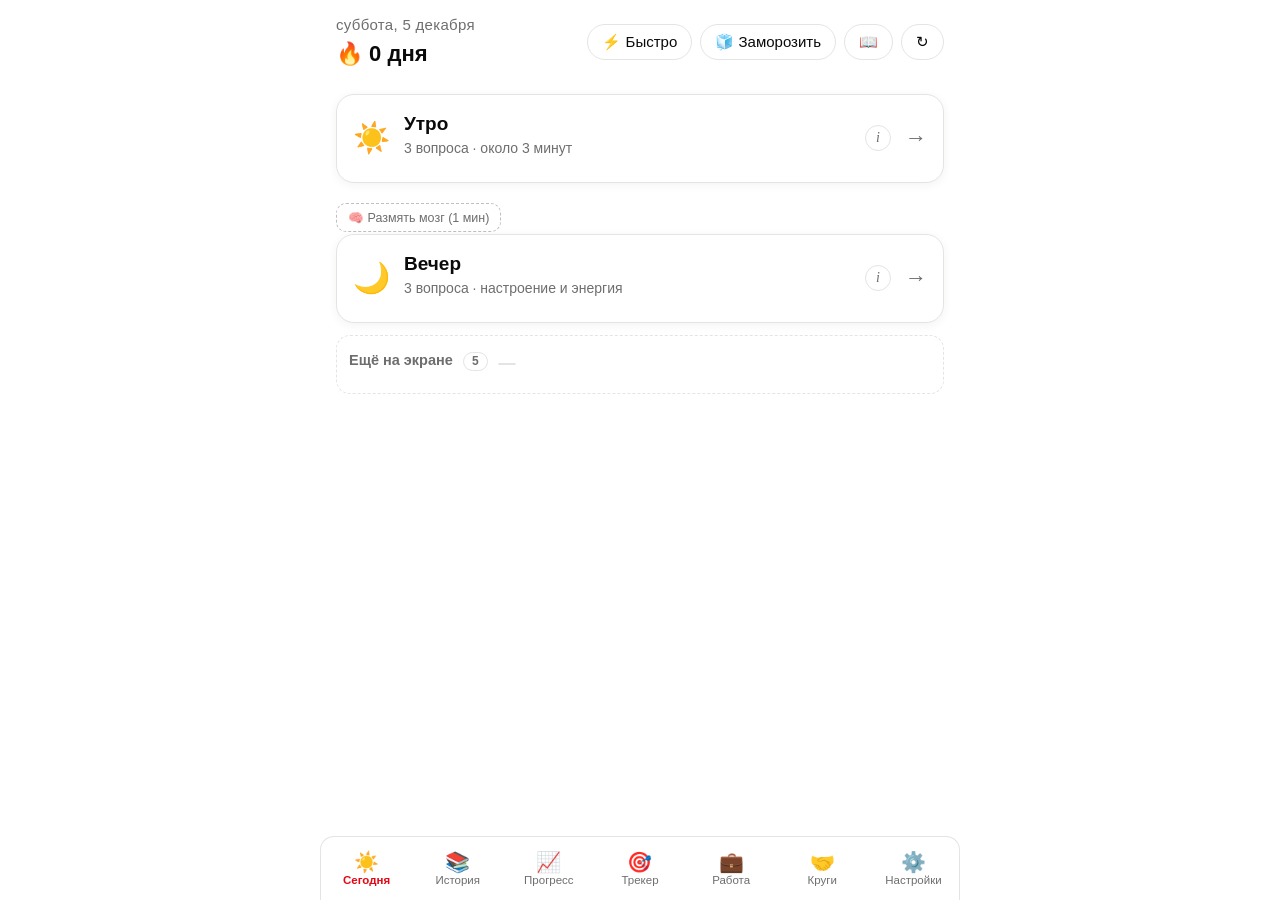
==== commit f8820cb2: "Add files via upload" ====
--- a/docs/index.html
+++ b/docs/index.html
@@ -255,6 +255,13 @@
 .sync-row{display:flex;align-items:center;justify-content:space-between;gap:10px;margin-top:10px;flex-wrap:wrap}
 .sync-state{font-size:13.5px;color:var(--muted);min-width:0;overflow-wrap:anywhere}
 .sync-row .link-btn{flex:1 1 100%;text-align:center;padding:10px 12px;border:1px solid var(--line);border-radius:12px}
+/* v9.0.6: вторичные карточки «Сегодня» в раскрывающемся блоке «Ещё» (макет утверждён 26.10):
+   ничего не удаляем (принцип 9 канона) — только переезд с запомненным состоянием. */
+details.more{border:1px dashed var(--line);border-radius:14px;padding:4px 12px 12px;margin:0 0 12px;background:transparent}
+details.more summary{cursor:pointer;font-weight:600;padding:10px 0;color:var(--muted);list-style:none;font-size:14.5px}
+details.more summary::-webkit-details-marker{display:none}
+details.more summary .cnt{display:inline-block;border:1px solid var(--line);border-radius:99px;padding:0 8px;font-size:12px;margin-left:6px;color:var(--muted)}
+details.more[open] summary{margin-bottom:8px}
 .version{color:var(--muted);font-size:12.5px;text-align:center;margin:18px 0 0}
 
 /* ── экран успеха ─────────────────────────── */
@@ -396,13 +403,17 @@
       <div class="slot-action" id="pm-action">→</div>
     </article>
 
-    <!-- v0.7.1: «Сегодня выполнено» — спойлер с прогрессом по задачам (монтирует v02.js) -->
-    <div id="donetoday-host"></div>
-
     <article class="card memory" id="memory-card" hidden>
       <div class="memory-label" id="memory-label">В этот день</div>
       <p class="memory-text" id="memory-text"></p>
     </article>
+
+    <!-- v9.0.6 (макет утверждён владельцем 26.10): вторичные карточки уезжают в раскрывающийся
+         блок «Ещё»; ничего не удалено, состояние блока запоминается на устройстве -->
+    <details class="more" id="today-more">
+      <summary>Ещё на экране <span class="cnt">5</span> <span id="more-dirty" class="cnt"></span></summary>
+
+    <div id="donetoday-host"></div>
 
     <article class="card weekly" id="weekly-card">
       <h2>📊 Обзор недели <button class="info-btn" data-info="weekly" aria-label="Как пользоваться обзором недели">i</button></h2>
@@ -431,6 +442,7 @@
       <h3 style="margin-bottom:8px">🎧 Голосовые записи</h3>
       <div id="voicelist-host"></div>
     </article>
+    </details>
   </main>
 </section>
 
@@ -654,7 +666,7 @@
       </div>
     </div>
 
-    <p class="version"><span id="build-info">v9.0.5</span> · данные на устройстве + Supabase</p>
+    <p class="version"><span id="build-info">v9.0.6</span> · данные на устройстве + Supabase</p>
   </main>
 </section>
 
@@ -726,7 +738,7 @@
   <button data-tab="settings"><span>⚙️</span>Настройки</button>
 </nav>
 
-<script defer src="js/bundle.js?v=096"></script>
-<script defer src="js/v02.js?v=128"></script>
+<script defer src="js/bundle.js?v=097"></script>
+<script defer src="js/v02.js?v=129"></script>
 </body>
 </html>
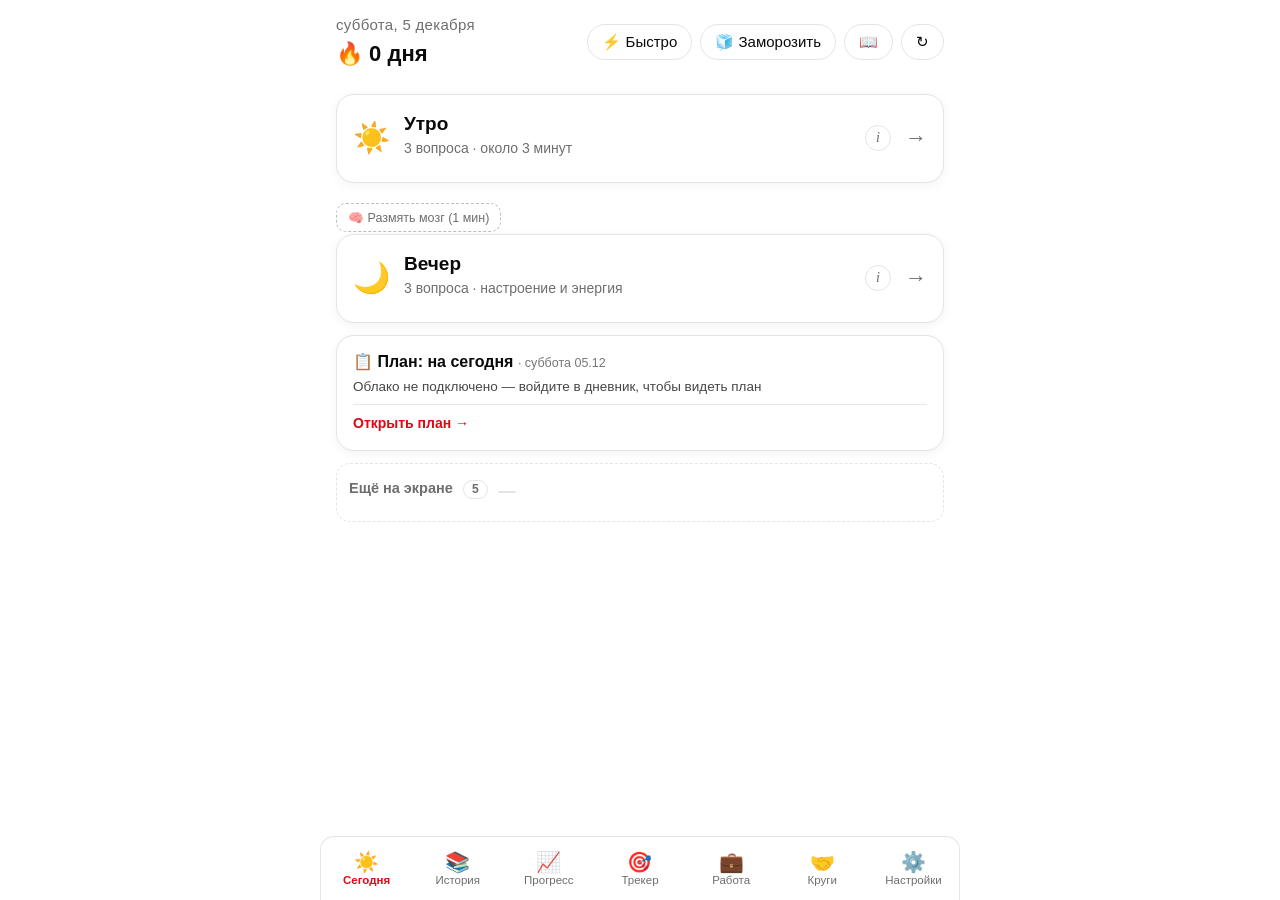
==== commit 6f3c6c89: "Add files via upload" ====
--- a/docs/index.html
+++ b/docs/index.html
@@ -408,6 +408,10 @@
       <p class="memory-text" id="memory-text"></p>
     </article>
 
+    <!-- v9.0.7 (макет утверждён владельцем 26.10): задачи плана роста на сегодня из облака.
+         Ежедневное действие — поэтому ПОСЛЕ карточки памяти и ВЫШЕ блока «Ещё». -->
+    <div id="plan-today-host"></div>
+
     <!-- v9.0.6 (макет утверждён владельцем 26.10): вторичные карточки уезжают в раскрывающийся
          блок «Ещё»; ничего не удалено, состояние блока запоминается на устройстве -->
     <details class="more" id="today-more">
@@ -666,7 +670,7 @@
       </div>
     </div>
 
-    <p class="version"><span id="build-info">v9.0.6</span> · данные на устройстве + Supabase</p>
+    <p class="version"><span id="build-info">v9.0.7</span> · данные на устройстве + Supabase</p>
   </main>
 </section>
 
@@ -738,7 +742,7 @@
   <button data-tab="settings"><span>⚙️</span>Настройки</button>
 </nav>
 
-<script defer src="js/bundle.js?v=097"></script>
-<script defer src="js/v02.js?v=129"></script>
+<script defer src="js/bundle.js?v=098"></script>
+<script defer src="js/v02.js?v=130"></script>
 </body>
 </html>
